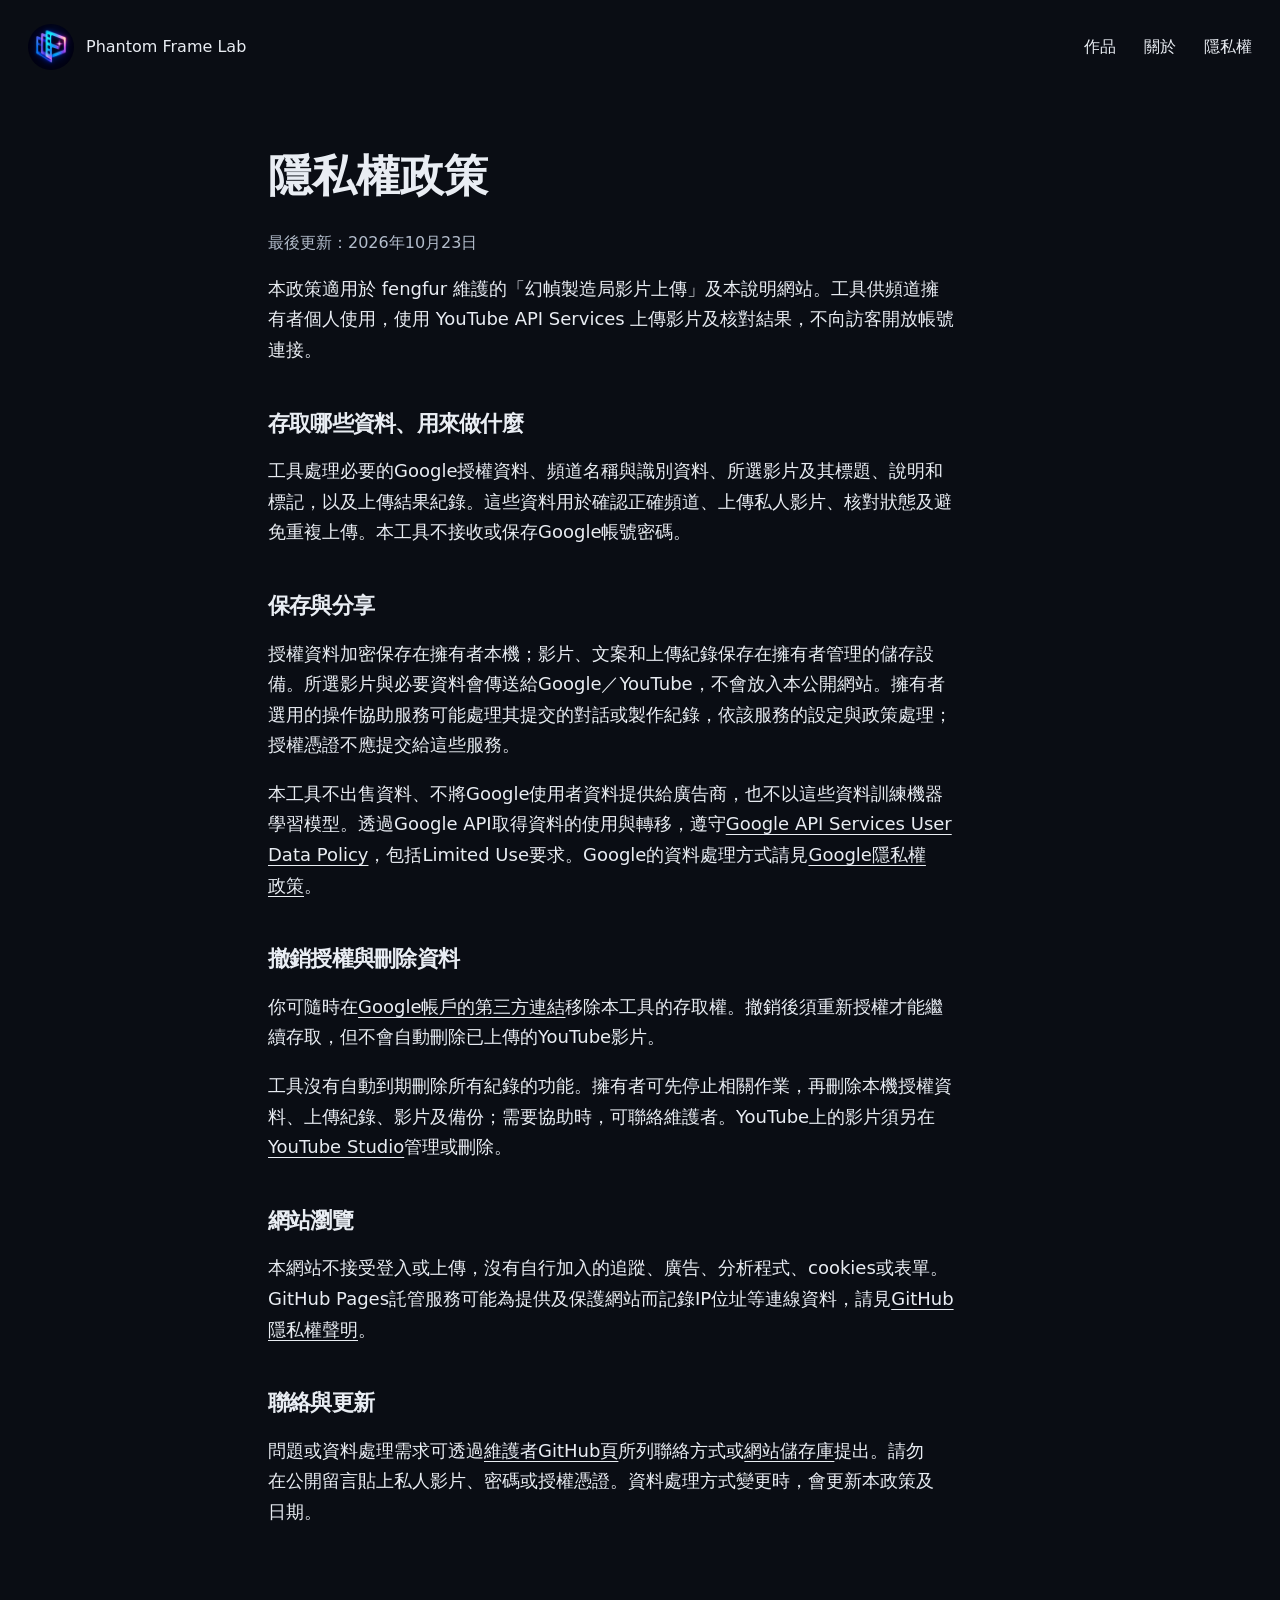
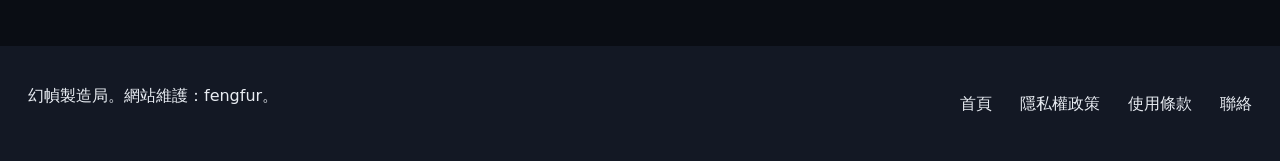
==== privacy.html @ bba2e8d8 "Add Phantom Frame Lab homepage and policy pages" ====
<!doctype html>
<html lang="zh-Hant">
<head>
<meta charset="utf-8">
<meta name="viewport" content="width=device-width,initial-scale=1">
<meta name="description" content="影片上傳工具的資料用途、保存、分享、刪除與撤銷方式。">
<title>隱私權政策 | 幻幀製造局影片上傳</title>
<link rel="icon" type="image/png" href="assets/brand.png">
<link rel="stylesheet" href="styles.css">
</head>
<body>
<a class="skip" href="#main">跳到主要內容</a>
<header class="site-header wrap">
<a class="brand" href="index.html" aria-label="幻幀製造局首頁">
<img src="assets/brand.png" width="48" height="48" alt="幻幀製造局標誌">
<span>Phantom Frame Lab</span>
</a>
<nav aria-label="主要導覽">
<a href="index.html#stories">作品</a>
<a href="index.html#uploader">關於</a>
<a href="privacy.html">隱私權</a>
</nav>
</header>
<main id="main" class="document">
<h1>隱私權政策</h1>
<p class="updated">最後更新：2026年10月23日</p>
<p>本政策適用於 fengfur 維護的「幻幀製造局影片上傳」及本說明網站。工具供頻道擁有者個人使用，使用 YouTube API Services 上傳影片及核對結果，不向訪客開放帳號連接。</p>
<h2>存取哪些資料、用來做什麼</h2>
<p>工具處理必要的Google授權資料、頻道名稱與識別資料、所選影片及其標題、說明和標記，以及上傳結果紀錄。這些資料用於確認正確頻道、上傳私人影片、核對狀態及避免重複上傳。本工具不接收或保存Google帳號密碼。</p>
<h2>保存與分享</h2>
<p>授權資料加密保存在擁有者本機；影片、文案和上傳紀錄保存在擁有者管理的儲存設備。所選影片與必要資料會傳送給Google／YouTube，不會放入本公開網站。擁有者選用的操作協助服務可能處理其提交的對話或製作紀錄，依該服務的設定與政策處理；授權憑證不應提交給這些服務。</p>
<p>本工具不出售資料、不將Google使用者資料提供給廣告商，也不以這些資料訓練機器學習模型。透過Google API取得資料的使用與轉移，遵守<a href="https://developers.google.com/terms/api-services-user-data-policy">Google API Services User Data Policy</a>，包括Limited Use要求。Google的資料處理方式請見<a href="https://policies.google.com/privacy">Google隱私權政策</a>。</p>
<h2>撤銷授權與刪除資料</h2>
<p>你可隨時在<a href="https://myaccount.google.com/connections">Google帳戶的第三方連結</a>移除本工具的存取權。撤銷後須重新授權才能繼續存取，但不會自動刪除已上傳的YouTube影片。</p>
<p>工具沒有自動到期刪除所有紀錄的功能。擁有者可先停止相關作業，再刪除本機授權資料、上傳紀錄、影片及備份；需要協助時，可聯絡維護者。YouTube上的影片須另在<a href="https://studio.youtube.com/">YouTube Studio</a>管理或刪除。</p>
<h2>網站瀏覽</h2>
<p>本網站不接受登入或上傳，沒有自行加入的追蹤、廣告、分析程式、cookies或表單。GitHub Pages託管服務可能為提供及保護網站而記錄IP位址等連線資料，請見<a href="https://docs.github.com/en/site-policy/privacy-policies/github-general-privacy-statement">GitHub隱私權聲明</a>。</p>
<h2>聯絡與更新</h2>
<p>問題或資料處理需求可透過<a href="https://github.com/fengfur">維護者GitHub頁</a>所列聯絡方式或<a href="https://github.com/fengfur/fengfur.github.io/issues">網站儲存庫</a>提出。請勿在公開留言貼上私人影片、密碼或授權憑證。資料處理方式變更時，會更新本政策及日期。</p>
</main>
<footer class="legal-footer">
<p>幻幀製造局。網站維護：fengfur。</p>
<nav aria-label="頁尾導覽">
<a href="index.html">首頁</a>
<a href="privacy.html">隱私權政策</a>
<a href="terms.html">使用條款</a>
<a href="https://github.com/fengfur">聯絡</a>
</nav>
</footer>
</body>
</html>
---- styles.css ----
:root{
  color-scheme:dark;
  --bg:#0a0d14;
  --surface:#131824;
  --ink:#e9edf3;
  --muted:#b3bdcc;
  --accent:#5a9bfc;
  --accent-ink:#0a0d14;
  --body:18px;
  --small:16px;
  --lead:22px;
  --heading:clamp(30px,3.4vw,48px);
  --gutter:28px;
  --ease-out:cubic-bezier(.16,1,.3,1)
}

*{
  box-sizing:border-box
}
html{
  scroll-behavior:smooth
}
body{
  margin:0;
  background:var(--bg);
  color:var(--ink);
  font:var(--body)/1.7 system-ui,-apple-system,"Segoe UI","Microsoft JhengHei",sans-serif
}
a{
  color:inherit;
  text-underline-offset:.22em
}
a:hover{
  text-decoration-thickness:2px
}
a:focus-visible{
  outline:3px solid var(--accent);
  outline-offset:6px
}
img{
  display:block;
  max-width:100%;
  height:auto
}
input{
  font:inherit
}
fieldset{
  margin:0;
  padding:0;
  border:0;
  min-width:0
}
.wrap{
  margin-inline:var(--gutter)
}

.sr-only,.skip:not(:focus){
  position:absolute;
  width:1px;
  height:1px;
  margin:-1px;
  padding:0;
  overflow:clip;
  clip-path:inset(50%);
  white-space:nowrap
}
.skip:focus{
  position:absolute;
  top:12px;
  left:20px;
  z-index:10;
  padding:12px;
  background:var(--ink);
  color:var(--bg)
}

.site-header{
  display:flex;
  justify-content:space-between;
  align-items:center;
  gap:20px;
  padding-block:24px
}
.brand{
  display:inline-flex;
  align-items:center;
  gap:12px;
  font-size:var(--small);
  text-decoration:none
}
.brand img{
  width:46px;
  height:46px;
  border-radius:50%
}
nav{
  display:flex;
  gap:28px;
  font-size:var(--small)
}
nav a{
  text-decoration:none;
  padding-block:8px
}
nav a:hover{
  text-decoration:underline
}

.hero{
  display:flex;
  flex-direction:column;
  padding-block:32px 24px
}
.hero h1{
  display:block;
  text-align:justify;
  text-align-last:justify;
  white-space:nowrap;
  margin:0;
  font-size:18.9vw;
  font-weight:900;
  letter-spacing:-.075em;
  line-height:1.07
}
.hero h1 span{
  display:block
}
.hero-bottom{
  display:grid;
  grid-template-columns:minmax(0,1fr) minmax(0,1.4fr);
  align-items:center;
  gap:clamp(32px,6vw,96px);
  margin-top:32px
}
.hero-copy .button{
  margin-top:28px
}
.lead{
  font-size:var(--lead);
  line-height:1.7;
  max-width:40em
}
.hero-bottom p{
  margin:0
}
.button{
  display:inline-flex;
  justify-content:center;
  align-items:center;
  min-height:52px;
  padding:12px 26px;
  background:var(--accent);
  color:var(--accent-ink);
  text-decoration:none;
  font-size:var(--body);
  font-weight:650
}
.button:hover{
  transform:translateY(-3px)
}
.button:active{
  transform:translateY(0)
}
.hero-picture{
  width:100%;
  height:420px;
  object-fit:cover;
  object-position:50% 34%
}

h2{
  font-size:var(--heading);
  letter-spacing:-.035em;
  line-height:1.3;
  font-weight:750;
  margin:0 0 40px;
  text-wrap:balance
}
p{
  max-width:60ch;
  text-wrap:pretty
}
.works{
  padding-block:100px 60px;
  scroll-margin-top:30px
}
.story-picker{
  display:grid;
  grid-template-columns:minmax(0,7fr) minmax(0,4fr);
  column-gap:clamp(40px,7vw,120px);
  align-items:end
}
.story-stage{
  min-width:0
}
.story-scene{
  display:none;
  margin:0
}
.story-scene>img{
  width:100%;
  height:min(76svh,800px);
  object-fit:cover;
  object-position:50% 35%
}
.story-scene figcaption{
  padding-top:16px;
  font-size:var(--small)
}

.story-choice{
  padding-bottom:42px
}
.story-intro{
  font-size:var(--heading);
  line-height:1.35;
  letter-spacing:-.035em;
  margin:0 0 24px
}
.story-options{
  display:grid;
  grid-template-columns:1fr 1fr;
  gap:24px 18px;
  margin-top:32px
}
.story-options label{
  cursor:pointer;
  display:block;
  min-width:0
}
.story-options img{
  width:100%;
  aspect-ratio:4/3;
  object-fit:cover;
  object-position:50% 38%
}
.story-options span{
  display:block;
  margin-top:8px;
  font-size:var(--small)
}
.story-options label:hover img{
  transform:translateY(-5px)
}

.about{
  display:grid;
  grid-template-columns:1fr 2fr;
  gap:70px;
  padding-block:150px;
  scroll-margin-top:40px
}
.about h2{
  font-size:var(--lead);
  margin-top:5px
}
.about p:first-child{
  margin-top:0
}
.about p{
  max-width:38em
}
.closing{
  background:var(--ink);
  color:var(--bg);
  padding-top:72px;
  overflow:clip
}
.closing-top{
  display:flex;
  justify-content:space-between;
  align-items:flex-start;
  gap:40px
}
.closing-top h2{
  margin-bottom:28px
}
.closing .button{
  background:var(--bg);
  color:var(--ink)
}
.closing nav{
  flex-direction:column;
  gap:10px
}
.credits{
  margin:72px 0 12px;
  font-size:var(--small)
}
.closing-name{
  display:block;
  text-align:justify;
  text-align-last:justify;
  white-space:nowrap;
  margin:0;
  font-size:18.9vw;
  font-weight:900;
  letter-spacing:-.075em;
  line-height:1.12
}

.document{
  max-width:800px;
  margin-inline:auto;
  padding:54px 28px 100px
}
.document h1{
  font-size:var(--heading);
  margin:0 0 24px;
  line-height:1.3
}
.document h2{
  font-size:var(--lead);
  margin:44px 0 16px
}
.document li{
  margin-block:10px
}
.updated{
  color:var(--muted);
  font-size:var(--small)
}
.legal-footer{
  background:var(--surface);
  padding:36px var(--gutter);
  display:flex;
  justify-content:space-between;
  gap:24px;
  flex-wrap:wrap;
  font-size:var(--small)
}
.legal-footer p{
  margin:0
}

#story-cats:checked~.story-stage .scene-cats{
  display:block
}

#story-cats:checked~.story-choice label[for="story-cats"] span{
  font-weight:800;
  text-decoration:underline;
  text-underline-offset:6px
}

#story-cats:focus-visible~.story-choice label[for="story-cats"]{
  outline:3px solid var(--accent);
  outline-offset:6px
}

#story-blanket:checked~.story-stage .scene-blanket{
  display:block
}

#story-blanket:checked~.story-choice label[for="story-blanket"] span{
  font-weight:800;
  text-decoration:underline;
  text-underline-offset:6px
}

#story-blanket:focus-visible~.story-choice label[for="story-blanket"]{
  outline:3px solid var(--accent);
  outline-offset:6px
}

#story-seal:checked~.story-stage .scene-seal{
  display:block
}

#story-seal:checked~.story-choice label[for="story-seal"] span{
  font-weight:800;
  text-decoration:underline;
  text-underline-offset:6px
}

#story-seal:focus-visible~.story-choice label[for="story-seal"]{
  outline:3px solid var(--accent);
  outline-offset:6px
}

#story-goose:checked~.story-stage .scene-goose{
  display:block
}

#story-goose:checked~.story-choice label[for="story-goose"] span{
  font-weight:800;
  text-decoration:underline;
  text-underline-offset:6px
}

#story-goose:focus-visible~.story-choice label[for="story-goose"]{
  outline:3px solid var(--accent);
  outline-offset:6px
}


@media(prefers-reduced-motion:no-preference){
  
.button,.story-options img{
  transition:transform 220ms var(--ease-out)
}

.hero h1{
  animation:title-rise 850ms var(--ease-out) both;
  animation-delay:0ms
}

.hero-bottom p,.hero-bottom .button{
  animation:small-rise 800ms var(--ease-out) both
}

.story-scene>img{
  animation:picture-drift 16s ease-in-out infinite alternate
}

@supports(animation-timeline:view()){
  [data-rise]{
  animation:small-rise linear both;
  animation-timeline:view();
  animation-range:entry 0% entry 42%
}
.closing-name{
  animation:small-rise linear both;
  animation-timeline:view();
  animation-range:entry 0% entry 65%
}

}

@keyframes title-rise{
  from{
  opacity:.25;
  transform:translateY(36px)
}
to{
  opacity:1;
  transform:none
}

}

@keyframes small-rise{
  from{
  opacity:.35;
  transform:translateY(20px)
}
to{
  opacity:1;
  transform:none
}

}

@keyframes picture-drift{
  from{
  transform:scale(1.01)
}
to{
  transform:scale(1.035)
}

}


}

@media(max-width:850px){
  :root{
  --gutter:22px;
  --lead:20px
}
.hero{
  padding-top:40px
}
.hero-picture{
  height:360px
}
.story-picker{
  grid-template-columns:minmax(0,1.1fr) minmax(0,1fr);
  gap:30px
}
.story-scene>img{
  height:560px
}
.story-intro{
  font-size:30px
}
.story-options{
  gap:18px 12px
}
.story-choice{
  padding-bottom:38px
}
.about{
  gap:32px;
  padding-block:100px
}

}

@media(max-width:600px){
  :root{
  --gutter:16px;
  --lead:20px
}
.site-header{
  padding-block:18px;
  gap:12px
}
.brand{
  gap:8px
}
.brand img{
  width:38px;
  height:38px
}
.brand span{
  max-width:11ch;
  line-height:1.15
}
nav{
  gap:16px
}
.hero{
  min-height:0;
  padding-block:58px 0
}
.hero h1{
  font-size:18.5vw;
  letter-spacing:-.08em
}
.hero-bottom{
  display:flex;
  flex-direction:column;
  align-items:stretch;
  gap:36px;
  margin-top:32px
}
.hero-copy .button{
  margin-top:24px
}
.hero-picture{
  height:250px;
  object-position:50% 40%
}
.works{
  padding-block:80px 0
}
h2{
  font-size:30px;
  margin-bottom:28px
}
.story-picker{
  display:block
}
.story-scene>img{
  height:430px;
  object-position:50% 38%
}
.story-choice{
  margin-top:40px;
  padding-bottom:0
}
.story-intro{
  font-size:24px;
  margin-bottom:16px
}
.story-options{
  gap:22px 16px;
  margin-top:24px
}
.about{
  display:block;
  padding-block:88px
}
.about h2{
  font-size:24px;
  margin-bottom:24px
}
.about .lead{
  font-size:var(--body)
}
.closing{
  padding-top:48px
}
.closing-top{
  flex-direction:column;
  gap:40px
}
.closing nav{
  flex-direction:row;
  flex-wrap:wrap;
  gap:16px
}
.credits{
  margin-top:48px
}
.closing-name{
  font-size:18.5vw
}
.document{
  padding:40px 16px 70px
}
.legal-footer{
  display:block
}
.legal-footer nav{
  margin-top:20px;
  flex-wrap:wrap
}

}

@media(prefers-reduced-motion:reduce){
  html{
  scroll-behavior:auto
}
*,*::before,*::after{
  animation:none!important;
  transition:none!important
}

}
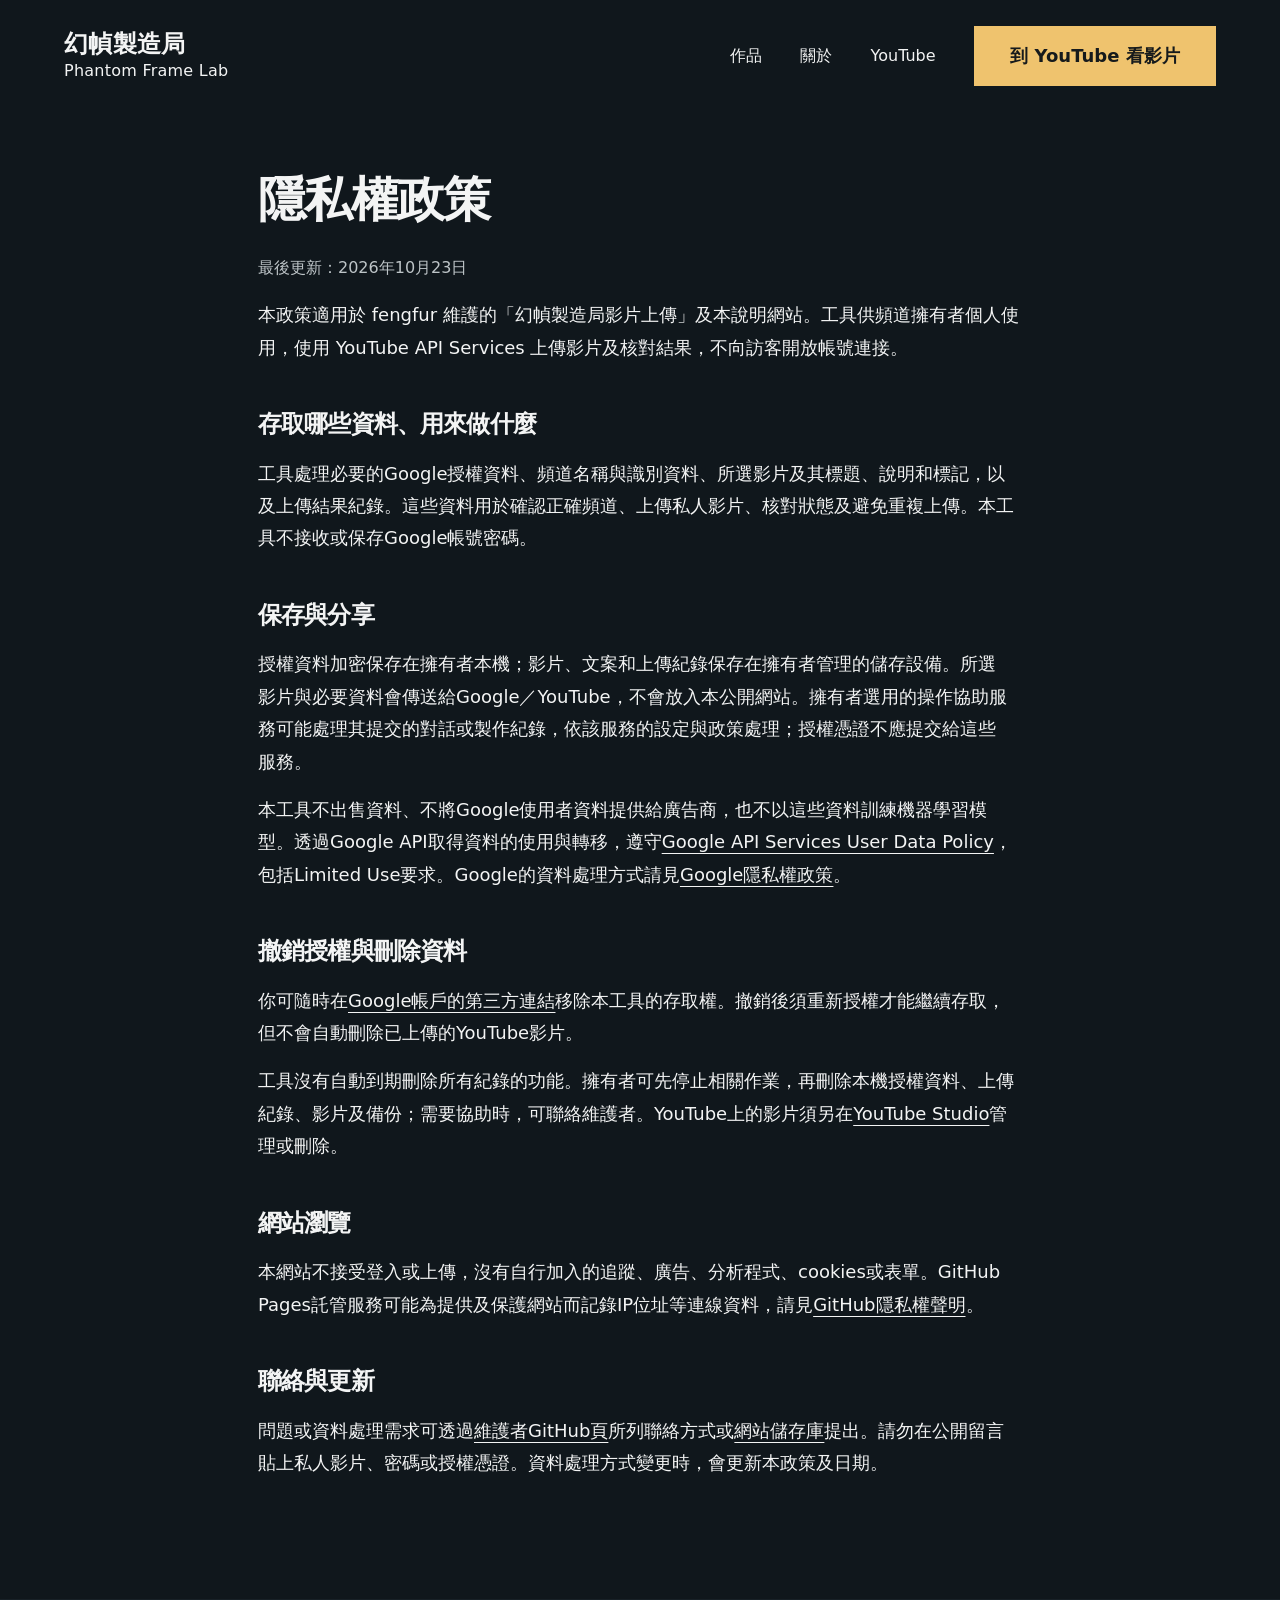
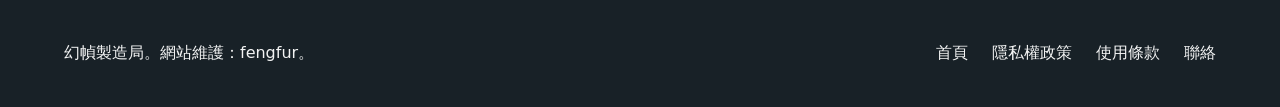
==== commit 0853c58d: "Redesign homepage as a responsive animal cinema" ====
--- a/privacy.html
+++ b/privacy.html
@@ -10,16 +10,13 @@
 </head>
 <body>
 <a class="skip" href="#main">跳到主要內容</a>
-<header class="site-header wrap">
-<a class="brand" href="index.html" aria-label="幻幀製造局首頁">
-<img src="assets/brand.png" width="48" height="48" alt="幻幀製造局標誌">
-<span>Phantom Frame Lab</span>
-</a>
-<nav aria-label="主要導覽">
-<a href="index.html#stories">作品</a>
-<a href="index.html#uploader">關於</a>
-<a href="privacy.html">隱私權</a>
-</nav>
+<header class="site-header wrap">
+<a class="brand" href="index.html" aria-label="幻幀製造局首頁"><span><strong>幻幀製造局</strong><small lang="en">Phantom Frame Lab</small></span></a>
+<nav aria-label="主要導覽">
+<a href="index.html#stories">作品</a><a href="index.html#uploader">關於</a>
+<a class="nav-youtube" href="https://www.youtube.com/@PhantomFrameLab" lang="en">YouTube</a>
+<a class="button header-cta" href="https://www.youtube.com/@PhantomFrameLab">到 YouTube 看影片</a>
+</nav>
 </header>
 <main id="main" class="document">
 <h1>隱私權政策</h1>
@@ -49,3 +46,4 @@
 </footer>
 </body>
 </html>
+
--- a/styles.css
+++ b/styles.css
@@ -1,626 +1,131 @@
-
-:root{
-  color-scheme:dark;
-  --bg:#0a0d14;
-  --surface:#131824;
-  --ink:#e9edf3;
-  --muted:#b3bdcc;
-  --accent:#5a9bfc;
-  --accent-ink:#0a0d14;
-  --body:18px;
-  --small:16px;
-  --lead:22px;
-  --heading:clamp(30px,3.4vw,48px);
-  --gutter:28px;
-  --ease-out:cubic-bezier(.16,1,.3,1)
-}
-
-*{
-  box-sizing:border-box
-}
-html{
-  scroll-behavior:smooth
-}
-body{
-  margin:0;
-  background:var(--bg);
-  color:var(--ink);
-  font:var(--body)/1.7 system-ui,-apple-system,"Segoe UI","Microsoft JhengHei",sans-serif
-}
-a{
-  color:inherit;
-  text-underline-offset:.22em
-}
-a:hover{
-  text-decoration-thickness:2px
-}
-a:focus-visible{
-  outline:3px solid var(--accent);
-  outline-offset:6px
-}
-img{
-  display:block;
-  max-width:100%;
-  height:auto
-}
-input{
-  font:inherit
-}
-fieldset{
-  margin:0;
-  padding:0;
-  border:0;
-  min-width:0
-}
-.wrap{
-  margin-inline:var(--gutter)
-}
-
-.sr-only,.skip:not(:focus){
-  position:absolute;
-  width:1px;
-  height:1px;
-  margin:-1px;
-  padding:0;
-  overflow:clip;
-  clip-path:inset(50%);
-  white-space:nowrap
-}
-.skip:focus{
-  position:absolute;
-  top:12px;
-  left:20px;
-  z-index:10;
-  padding:12px;
-  background:var(--ink);
-  color:var(--bg)
-}
-
-.site-header{
-  display:flex;
-  justify-content:space-between;
-  align-items:center;
-  gap:20px;
-  padding-block:24px
-}
-.brand{
-  display:inline-flex;
-  align-items:center;
-  gap:12px;
-  font-size:var(--small);
-  text-decoration:none
-}
-.brand img{
-  width:46px;
-  height:46px;
-  border-radius:50%
-}
-nav{
-  display:flex;
-  gap:28px;
-  font-size:var(--small)
-}
-nav a{
-  text-decoration:none;
-  padding-block:8px
-}
-nav a:hover{
-  text-decoration:underline
-}
-
-.hero{
-  display:flex;
-  flex-direction:column;
-  padding-block:32px 24px
-}
-.hero h1{
-  display:block;
-  text-align:justify;
-  text-align-last:justify;
-  white-space:nowrap;
-  margin:0;
-  font-size:18.9vw;
-  font-weight:900;
-  letter-spacing:-.075em;
-  line-height:1.07
-}
-.hero h1 span{
-  display:block
-}
-.hero-bottom{
-  display:grid;
-  grid-template-columns:minmax(0,1fr) minmax(0,1.4fr);
-  align-items:center;
-  gap:clamp(32px,6vw,96px);
-  margin-top:32px
-}
-.hero-copy .button{
-  margin-top:28px
-}
-.lead{
-  font-size:var(--lead);
-  line-height:1.7;
-  max-width:40em
-}
-.hero-bottom p{
-  margin:0
-}
-.button{
-  display:inline-flex;
-  justify-content:center;
-  align-items:center;
-  min-height:52px;
-  padding:12px 26px;
-  background:var(--accent);
-  color:var(--accent-ink);
-  text-decoration:none;
-  font-size:var(--body);
-  font-weight:650
-}
-.button:hover{
-  transform:translateY(-3px)
-}
-.button:active{
-  transform:translateY(0)
-}
-.hero-picture{
-  width:100%;
-  height:420px;
-  object-fit:cover;
-  object-position:50% 34%
-}
-
-h2{
-  font-size:var(--heading);
-  letter-spacing:-.035em;
-  line-height:1.3;
-  font-weight:750;
-  margin:0 0 40px;
-  text-wrap:balance
-}
-p{
-  max-width:60ch;
-  text-wrap:pretty
-}
-.works{
-  padding-block:100px 60px;
-  scroll-margin-top:30px
-}
-.story-picker{
-  display:grid;
-  grid-template-columns:minmax(0,7fr) minmax(0,4fr);
-  column-gap:clamp(40px,7vw,120px);
-  align-items:end
-}
-.story-stage{
-  min-width:0
-}
-.story-scene{
-  display:none;
-  margin:0
-}
-.story-scene>img{
-  width:100%;
-  height:min(76svh,800px);
-  object-fit:cover;
-  object-position:50% 35%
-}
-.story-scene figcaption{
-  padding-top:16px;
-  font-size:var(--small)
-}
-
-.story-choice{
-  padding-bottom:42px
-}
-.story-intro{
-  font-size:var(--heading);
-  line-height:1.35;
-  letter-spacing:-.035em;
-  margin:0 0 24px
-}
-.story-options{
-  display:grid;
-  grid-template-columns:1fr 1fr;
-  gap:24px 18px;
-  margin-top:32px
-}
-.story-options label{
-  cursor:pointer;
-  display:block;
-  min-width:0
-}
-.story-options img{
-  width:100%;
-  aspect-ratio:4/3;
-  object-fit:cover;
-  object-position:50% 38%
-}
-.story-options span{
-  display:block;
-  margin-top:8px;
-  font-size:var(--small)
-}
-.story-options label:hover img{
-  transform:translateY(-5px)
-}
-
-.about{
-  display:grid;
-  grid-template-columns:1fr 2fr;
-  gap:70px;
-  padding-block:150px;
-  scroll-margin-top:40px
-}
-.about h2{
-  font-size:var(--lead);
-  margin-top:5px
-}
-.about p:first-child{
-  margin-top:0
-}
-.about p{
-  max-width:38em
-}
-.closing{
-  background:var(--ink);
-  color:var(--bg);
-  padding-top:72px;
-  overflow:clip
-}
-.closing-top{
-  display:flex;
-  justify-content:space-between;
-  align-items:flex-start;
-  gap:40px
-}
-.closing-top h2{
-  margin-bottom:28px
-}
-.closing .button{
-  background:var(--bg);
-  color:var(--ink)
-}
-.closing nav{
-  flex-direction:column;
-  gap:10px
-}
-.credits{
-  margin:72px 0 12px;
-  font-size:var(--small)
-}
-.closing-name{
-  display:block;
-  text-align:justify;
-  text-align-last:justify;
-  white-space:nowrap;
-  margin:0;
-  font-size:18.9vw;
-  font-weight:900;
-  letter-spacing:-.075em;
-  line-height:1.12
-}
-
-.document{
-  max-width:800px;
-  margin-inline:auto;
-  padding:54px 28px 100px
-}
-.document h1{
-  font-size:var(--heading);
-  margin:0 0 24px;
-  line-height:1.3
-}
-.document h2{
-  font-size:var(--lead);
-  margin:44px 0 16px
-}
-.document li{
-  margin-block:10px
-}
-.updated{
-  color:var(--muted);
-  font-size:var(--small)
-}
-.legal-footer{
-  background:var(--surface);
-  padding:36px var(--gutter);
-  display:flex;
-  justify-content:space-between;
-  gap:24px;
-  flex-wrap:wrap;
-  font-size:var(--small)
-}
-.legal-footer p{
-  margin:0
-}
-
-#story-cats:checked~.story-stage .scene-cats{
-  display:block
-}
-
-#story-cats:checked~.story-choice label[for="story-cats"] span{
-  font-weight:800;
-  text-decoration:underline;
-  text-underline-offset:6px
-}
-
-#story-cats:focus-visible~.story-choice label[for="story-cats"]{
-  outline:3px solid var(--accent);
-  outline-offset:6px
-}
-
-#story-blanket:checked~.story-stage .scene-blanket{
-  display:block
-}
-
-#story-blanket:checked~.story-choice label[for="story-blanket"] span{
-  font-weight:800;
-  text-decoration:underline;
-  text-underline-offset:6px
-}
-
-#story-blanket:focus-visible~.story-choice label[for="story-blanket"]{
-  outline:3px solid var(--accent);
-  outline-offset:6px
-}
-
-#story-seal:checked~.story-stage .scene-seal{
-  display:block
-}
-
-#story-seal:checked~.story-choice label[for="story-seal"] span{
-  font-weight:800;
-  text-decoration:underline;
-  text-underline-offset:6px
-}
-
-#story-seal:focus-visible~.story-choice label[for="story-seal"]{
-  outline:3px solid var(--accent);
-  outline-offset:6px
-}
-
-#story-goose:checked~.story-stage .scene-goose{
-  display:block
-}
-
-#story-goose:checked~.story-choice label[for="story-goose"] span{
-  font-weight:800;
-  text-decoration:underline;
-  text-underline-offset:6px
-}
-
-#story-goose:focus-visible~.story-choice label[for="story-goose"]{
-  outline:3px solid var(--accent);
-  outline-offset:6px
-}
+:root{color-scheme:dark;--bg:#10171c;--surface:#182127;--ink:#f3f4f4;--muted:#bdc4c7;--accent:#efc36e;--accent-ink:#161a1c;--gutter:clamp(24px,5vw,76px);--body:18px;--small:16px;--heading:clamp(30px,3.25vw,48px);--ease-out:cubic-bezier(.16,1,.3,1)}
+*{box-sizing:border-box}
+html{scroll-behavior:smooth;scroll-padding-top:24px}
+body{margin:0;background:var(--bg);color:var(--ink);font:var(--body)/1.65 system-ui,-apple-system,"Segoe UI","Microsoft JhengHei",sans-serif}
+a{color:inherit;text-underline-offset:.25em}
+a:hover{text-decoration-thickness:2px}
+a:focus-visible,button:focus-visible{outline:3px solid var(--accent);outline-offset:6px}
+img{display:block;max-width:100%;height:auto}
+button{font:inherit;cursor:pointer}
+button,a{-webkit-tap-highlight-color:transparent}
+h1,h2,p,figure{margin:0}
+h2{font-size:var(--heading);font-weight:720;line-height:1.25;letter-spacing:-.035em;text-wrap:balance}
+p{text-wrap:pretty}
+.wrap{margin-inline:var(--gutter)}
+.skip:not(:focus){position:absolute;width:1px;height:1px;overflow:hidden;clip-path:inset(50%)}
+.skip:focus{position:absolute;inset:12px auto auto 16px;z-index:10;padding:12px;background:var(--ink);color:var(--bg)}
+.site-header{display:flex;align-items:center;justify-content:space-between;gap:24px;min-height:112px}
+.brand{display:inline-flex;align-items:center;gap:12px;text-decoration:none;flex-shrink:0}
+.brand strong{display:block;font-size:clamp(20px,1.8vw,28px);font-weight:750;letter-spacing:.015em;line-height:1.25}
+.brand small{display:block;font-size:14px;line-height:1.5;letter-spacing:.015em}
+.brand img{width:42px;height:42px}
+nav{display:flex;align-items:center;gap:clamp(24px,3vw,48px);font-size:var(--small)}
+nav a{display:inline-flex;align-items:center;min-height:44px;text-decoration:none;white-space:nowrap}
+nav a:hover,.more-link:hover{text-decoration:underline}
+.button{display:inline-flex;align-items:center;justify-content:center;min-height:56px;padding:14px 28px;background:var(--accent);color:var(--accent-ink);font-size:var(--body);font-weight:750;line-height:1.4;text-align:center;text-decoration:none}
+.button:hover{transform:translateY(-3px);text-decoration:none}
+.button:active{transform:translateY(0)}
+.header-cta{min-height:52px;padding:12px 24px;font-size:16px}
+.hero{position:relative;isolation:isolate;display:flex;align-items:center;min-height:clamp(640px,56vw,840px);overflow:clip;background:var(--bg)}
+.hero-media{position:absolute;inset:0;z-index:-1}
+.hero-media img{width:100%;height:100%;object-fit:cover;object-position:50% 50%}
+.hero-content{width:calc(52% - var(--gutter));max-width:660px;padding-block:72px}
+.hero h1{font-size:clamp(58px,7.1vw,104px);font-weight:750;line-height:1.15;letter-spacing:-.05em}
+.hero-description{margin-top:28px;font-size:clamp(21px,2vw,28px);line-height:1.55}
+.hero-cta{margin-top:36px;min-width:300px;min-height:68px;font-size:22px}
+.works{padding-block:64px 88px;scroll-margin-top:28px}
+.section-heading{display:flex;align-items:center;justify-content:space-between;gap:24px;margin-bottom:36px}
+.more-link{color:var(--accent);font-size:18px;min-height:44px;display:inline-flex;align-items:center;text-decoration:none;white-space:nowrap}
+.poster-grid{display:grid;grid-template-columns:repeat(4,minmax(0,1fr));gap:24px}
+.poster{min-width:0}
+.poster a{display:block;text-decoration:none}
+.poster img{width:100%;aspect-ratio:9/16;object-fit:cover;object-position:50% 50%}
+.poster .poster-title{padding-top:18px;font-size:clamp(18px,1.55vw,24px);font-weight:650;text-align:center;line-height:1.5}
+.poster a:hover img{transform:translateY(-6px)}
+.poster a:hover .poster-title{color:var(--accent)}
+.about{display:grid;grid-template-columns:minmax(0,1fr) minmax(0,1fr);align-items:center;gap:clamp(40px,5vw,80px);padding-block:0 88px;scroll-margin-top:32px}
+.about-picture{width:100%;height:460px;object-fit:cover;object-position:50% 40%}
+.about h2{font-size:clamp(30px,2.9vw,42px);margin-bottom:28px}
+.about-lead{font-size:clamp(22px,1.85vw,28px);line-height:1.6;margin-bottom:28px}
+.about-copy>p:not(.about-lead){font-size:18px;line-height:1.75;max-width:36em}
+.about-copy>p+p:not(.about-lead){margin-top:16px}
+.site-footer{background:var(--bg)}
+.footer-inner{display:flex;justify-content:space-between;align-items:center;gap:32px;padding-block:40px 44px}
+.footer-inner .brand strong{font-size:24px}
+.credits{font-size:14px;margin-top:20px}
+.footer-inner nav{font-size:14px;gap:28px;flex-wrap:wrap;justify-content:flex-end}
+.document{max-width:820px;margin-inline:auto;padding:56px 28px 104px}
+.document h1{font-size:var(--heading);line-height:1.3;letter-spacing:-.035em;margin-bottom:24px}
+.document h2{font-size:24px;line-height:1.4;margin:44px 0 16px;text-wrap:initial}
+.document p{margin-block:16px;line-height:1.8;overflow-wrap:anywhere}
+.document li{margin-block:10px}
+.updated{font-size:16px;color:var(--muted)}
+.legal-footer{background:var(--surface);padding:32px var(--gutter);display:flex;align-items:center;justify-content:space-between;gap:24px;font-size:16px;flex-wrap:wrap}
+.legal-footer nav{gap:24px;flex-wrap:wrap}
+.story-dialog{position:fixed;inset:0;max-width:min(760px,calc(100% - 40px));width:100%;max-height:calc(100svh - 40px);padding:24px;border:0;background:var(--surface);color:var(--ink);overflow:auto;overscroll-behavior:contain}
+.story-dialog::backdrop{background:rgb(0 0 0 / .82)}
+.dialog-toolbar{display:flex;align-items:center;justify-content:space-between;gap:24px;margin-bottom:20px}
+.dialog-toolbar h2{font-size:24px;line-height:1.3;letter-spacing:0}
+.text-button{display:inline-flex;justify-content:center;align-items:center;min-width:52px;min-height:44px;padding:8px;background:transparent;border:0;color:var(--ink);font-size:16px}
+.text-button:hover{color:var(--accent)}
+.dialog-picture{width:100%;height:min(58svh,700px);object-fit:contain}
+.dialog-description{margin-block:20px;font-size:16px;line-height:1.6}
+.dialog-actions{display:flex;align-items:center;justify-content:space-between;gap:16px}
+.dialog-actions .button{font-size:16px;min-height:48px}
+body:has(.story-dialog[open]){overflow:hidden}
+@media(prefers-reduced-motion:no-preference){
+.button,.poster img{transition:transform 220ms var(--ease-out)}
+.hero h1{animation:title-rise 850ms var(--ease-out) both}
+.hero-description{animation:small-rise 850ms 90ms var(--ease-out) both}
+.hero-cta{animation:small-rise 850ms 160ms var(--ease-out) both}
+.hero-media img{animation:picture-settle 1200ms var(--ease-out) both}
+@supports(animation-timeline:view()){[data-rise]{animation:small-rise linear both;animation-timeline:view();animation-range:entry 0% entry 35%}}
+@keyframes title-rise{from{opacity:.55;transform:translateY(24px)}to{opacity:1;transform:none}}
+@keyframes small-rise{from{opacity:.6;transform:translateY(20px)}to{opacity:1;transform:none}}
+@keyframes picture-settle{from{transform:scale(1.025)}to{transform:scale(1)}}
+}
+@media(min-width:1800px){.hero-content{width:44%;max-width:760px}.hero{min-height:860px}}
+@media(max-width:1100px){
+.site-header{min-height:96px}nav{gap:24px}.hero{min-height:640px}.hero-content{width:48%}.hero h1{font-size:7vw}.hero-description{font-size:22px}.hero-cta{min-width:250px;font-size:20px;min-height:60px}.poster-grid{gap:20px}.about-picture{height:400px}.footer-inner nav{gap:20px}
+}
+@media(max-width:860px){
+:root{--gutter:28px}.header-cta{display:none}.hero{display:flex;flex-direction:column;align-items:stretch;min-height:0;overflow:visible}.hero-content{order:-1;width:auto;max-width:none;padding-block:52px 40px}.hero h1{font-size:clamp(48px,7.5vw,64px);line-height:1.15}.hero-description{font-size:22px;margin-top:24px}.hero-cta{margin-top:28px;min-width:0}.hero-media{position:static;display:block;z-index:auto;margin-inline:var(--gutter)}.hero-media img{height:clamp(440px,70vw,620px);object-position:50% 48%}.works{padding-block:64px 72px}.section-heading{margin-bottom:28px}.poster-grid{grid-template-columns:repeat(2,minmax(0,1fr));gap:32px 24px}.poster .poster-title{font-size:20px;padding-top:14px}.about{gap:32px;padding-bottom:48px}.about-picture{height:400px}.about h2{font-size:30px;margin-bottom:20px}.about-lead{font-size:22px;margin-bottom:20px}.about-copy>p:not(.about-lead){font-size:16px}.footer-inner{gap:28px;align-items:flex-start}.footer-inner nav{max-width:280px;gap:8px 24px}
+}
+@media(max-width:600px){
+:root{--gutter:20px;--body:18px}.site-header{min-height:84px;gap:16px}.brand strong{font-size:20px}.brand small{font-size:13px}nav{gap:22px;font-size:16px}.nav-youtube{display:none}.hero-content{padding-block:36px 32px}.hero h1{font-size:clamp(44px,11.8vw,64px);line-height:1.18}.hero-description{font-size:20px;margin-top:22px}.hero-cta{width:100%;margin-top:26px;min-height:56px;font-size:18px}.hero-media img{height:clamp(380px,112vw,560px);object-position:50% 44%}.works{padding-block:48px 52px}.section-heading{align-items:flex-start;gap:12px;margin-bottom:24px}.section-heading h2{font-size:28px;line-height:1.3}.more-link{font-size:14px;min-height:36px}.poster-grid{gap:28px 16px}.poster .poster-title{font-size:16px;padding-top:12px}.about{grid-template-columns:minmax(0,1fr);gap:28px;padding-bottom:36px}.about-picture{height:280px;object-position:50% 40%}.about h2{font-size:28px;margin-bottom:18px}.about-lead{font-size:20px;line-height:1.65;margin-bottom:18px}.about-copy>p:not(.about-lead){font-size:16px}.footer-inner{display:block;padding-block:32px}.footer-inner .brand strong{font-size:20px}.footer-inner nav{justify-content:flex-start;max-width:none;margin-top:20px;gap:4px 24px;font-size:14px}.credits{margin-top:12px;font-size:14px}.document{padding:36px 20px 64px}.document h1{font-size:32px}.document h2{font-size:24px;margin-top:36px}.legal-footer{padding-block:28px}.legal-footer nav{gap:8px 22px}.story-dialog{max-width:calc(100% - 24px);max-height:calc(100svh - 24px);padding:16px}.dialog-toolbar{gap:12px;margin-bottom:16px}.dialog-toolbar h2{font-size:22px}.dialog-picture{height:min(54svh,520px)}.dialog-actions{gap:4px}.dialog-actions .button{padding:12px;font-size:14px;min-height:44px}.text-button{font-size:14px}
+}
+@media(max-width:360px){:root{--gutter:16px}.site-header nav{gap:16px}.brand strong{font-size:18px}.hero-description{font-size:18px}.section-heading h2{font-size:25px}.more-link{font-size:13px}.poster .poster-title{font-size:15px}}
+@media(prefers-reduced-motion:reduce){html{scroll-behavior:auto}*,*::before,*::after{animation:none!important;transition:none!important}}
 
 
-@media(prefers-reduced-motion:no-preference){
-  
-.button,.story-options img{
-  transition:transform 220ms var(--ease-out)
-}
-
-.hero h1{
-  animation:title-rise 850ms var(--ease-out) both;
-  animation-delay:0ms
-}
-
-.hero-bottom p,.hero-bottom .button{
-  animation:small-rise 800ms var(--ease-out) both
-}
-
-.story-scene>img{
-  animation:picture-drift 16s ease-in-out infinite alternate
-}
-
-@supports(animation-timeline:view()){
-  [data-rise]{
-  animation:small-rise linear both;
-  animation-timeline:view();
-  animation-range:entry 0% entry 42%
-}
-.closing-name{
-  animation:small-rise linear both;
-  animation-timeline:view();
-  animation-range:entry 0% entry 65%
-}
-
-}
-
-@keyframes title-rise{
-  from{
-  opacity:.25;
-  transform:translateY(36px)
-}
-to{
-  opacity:1;
-  transform:none
-}
-
-}
-
-@keyframes small-rise{
-  from{
-  opacity:.35;
-  transform:translateY(20px)
-}
-to{
-  opacity:1;
-  transform:none
-}
-
-}
-
-@keyframes picture-drift{
-  from{
-  transform:scale(1.01)
-}
-to{
-  transform:scale(1.035)
-}
-
-}
+
+/* Shared type scale and landscape tablet composition. */
+@media(min-width:861px){
+:root{--heading:44px}
+.brand strong,.footer-inner .brand strong{font-size:24px}
+.brand small,.footer-inner nav,.credits{font-size:16px}
+.hero-description,.about-lead{font-size:24px}
+.hero-cta,.poster .poster-title{font-size:18px}
+.about h2{font-size:var(--heading)}
+}
+.poster .poster-title{display:block}
+@media(min-width:601px) and (max-width:860px){
+.hero{flex-direction:row;align-items:center;min-height:600px;overflow:clip}
+.hero-content{order:0;width:48%;padding-block:56px}
+.hero-media{position:absolute;inset:0;z-index:-1;margin:0}
+.hero-media img{height:100%;object-position:75% 50%}
+.hero h1{font-size:7.5vw}
+}
 
 
-}
+
+/* Match the selected cinema concept's hero and action proportions. */
+@media(min-width:861px){
+.hero-description{font-size:32px}
+.hero-cta{min-width:420px;min-height:84px;font-size:24px}
+.header-cta{min-width:242px;min-height:60px;font-size:18px}
+:root{--heading:48px}
+.poster .poster-title,.about-lead{font-size:24px}
+.hero-media img{scale:1.14}
+}
 
-@media(max-width:850px){
-  :root{
-  --gutter:22px;
-  --lead:20px
-}
-.hero{
-  padding-top:40px
-}
-.hero-picture{
-  height:360px
-}
-.story-picker{
-  grid-template-columns:minmax(0,1.1fr) minmax(0,1fr);
-  gap:30px
-}
-.story-scene>img{
-  height:560px
-}
-.story-intro{
-  font-size:30px
-}
-.story-options{
-  gap:18px 12px
-}
-.story-choice{
-  padding-bottom:38px
-}
-.about{
-  gap:32px;
-  padding-block:100px
-}
-
-}
-
-@media(max-width:600px){
-  :root{
-  --gutter:16px;
-  --lead:20px
-}
-.site-header{
-  padding-block:18px;
-  gap:12px
-}
-.brand{
-  gap:8px
-}
-.brand img{
-  width:38px;
-  height:38px
-}
-.brand span{
-  max-width:11ch;
-  line-height:1.15
-}
-nav{
-  gap:16px
-}
-.hero{
-  min-height:0;
-  padding-block:58px 0
-}
-.hero h1{
-  font-size:18.5vw;
-  letter-spacing:-.08em
-}
-.hero-bottom{
-  display:flex;
-  flex-direction:column;
-  align-items:stretch;
-  gap:36px;
-  margin-top:32px
-}
-.hero-copy .button{
-  margin-top:24px
-}
-.hero-picture{
-  height:250px;
-  object-position:50% 40%
-}
-.works{
-  padding-block:80px 0
-}
-h2{
-  font-size:30px;
-  margin-bottom:28px
-}
-.story-picker{
-  display:block
-}
-.story-scene>img{
-  height:430px;
-  object-position:50% 38%
-}
-.story-choice{
-  margin-top:40px;
-  padding-bottom:0
-}
-.story-intro{
-  font-size:24px;
-  margin-bottom:16px
-}
-.story-options{
-  gap:22px 16px;
-  margin-top:24px
-}
-.about{
-  display:block;
-  padding-block:88px
-}
-.about h2{
-  font-size:24px;
-  margin-bottom:24px
-}
-.about .lead{
-  font-size:var(--body)
-}
-.closing{
-  padding-top:48px
-}
-.closing-top{
-  flex-direction:column;
-  gap:40px
-}
-.closing nav{
-  flex-direction:row;
-  flex-wrap:wrap;
-  gap:16px
-}
-.credits{
-  margin-top:48px
-}
-.closing-name{
-  font-size:18.5vw
-}
-.document{
-  padding:40px 16px 70px
-}
-.legal-footer{
-  display:block
-}
-.legal-footer nav{
-  margin-top:20px;
-  flex-wrap:wrap
-}
-
-}
-
-@media(prefers-reduced-motion:reduce){
-  html{
-  scroll-behavior:auto
-}
-*,*::before,*::after{
-  animation:none!important;
-  transition:none!important
-}
-
-}
-
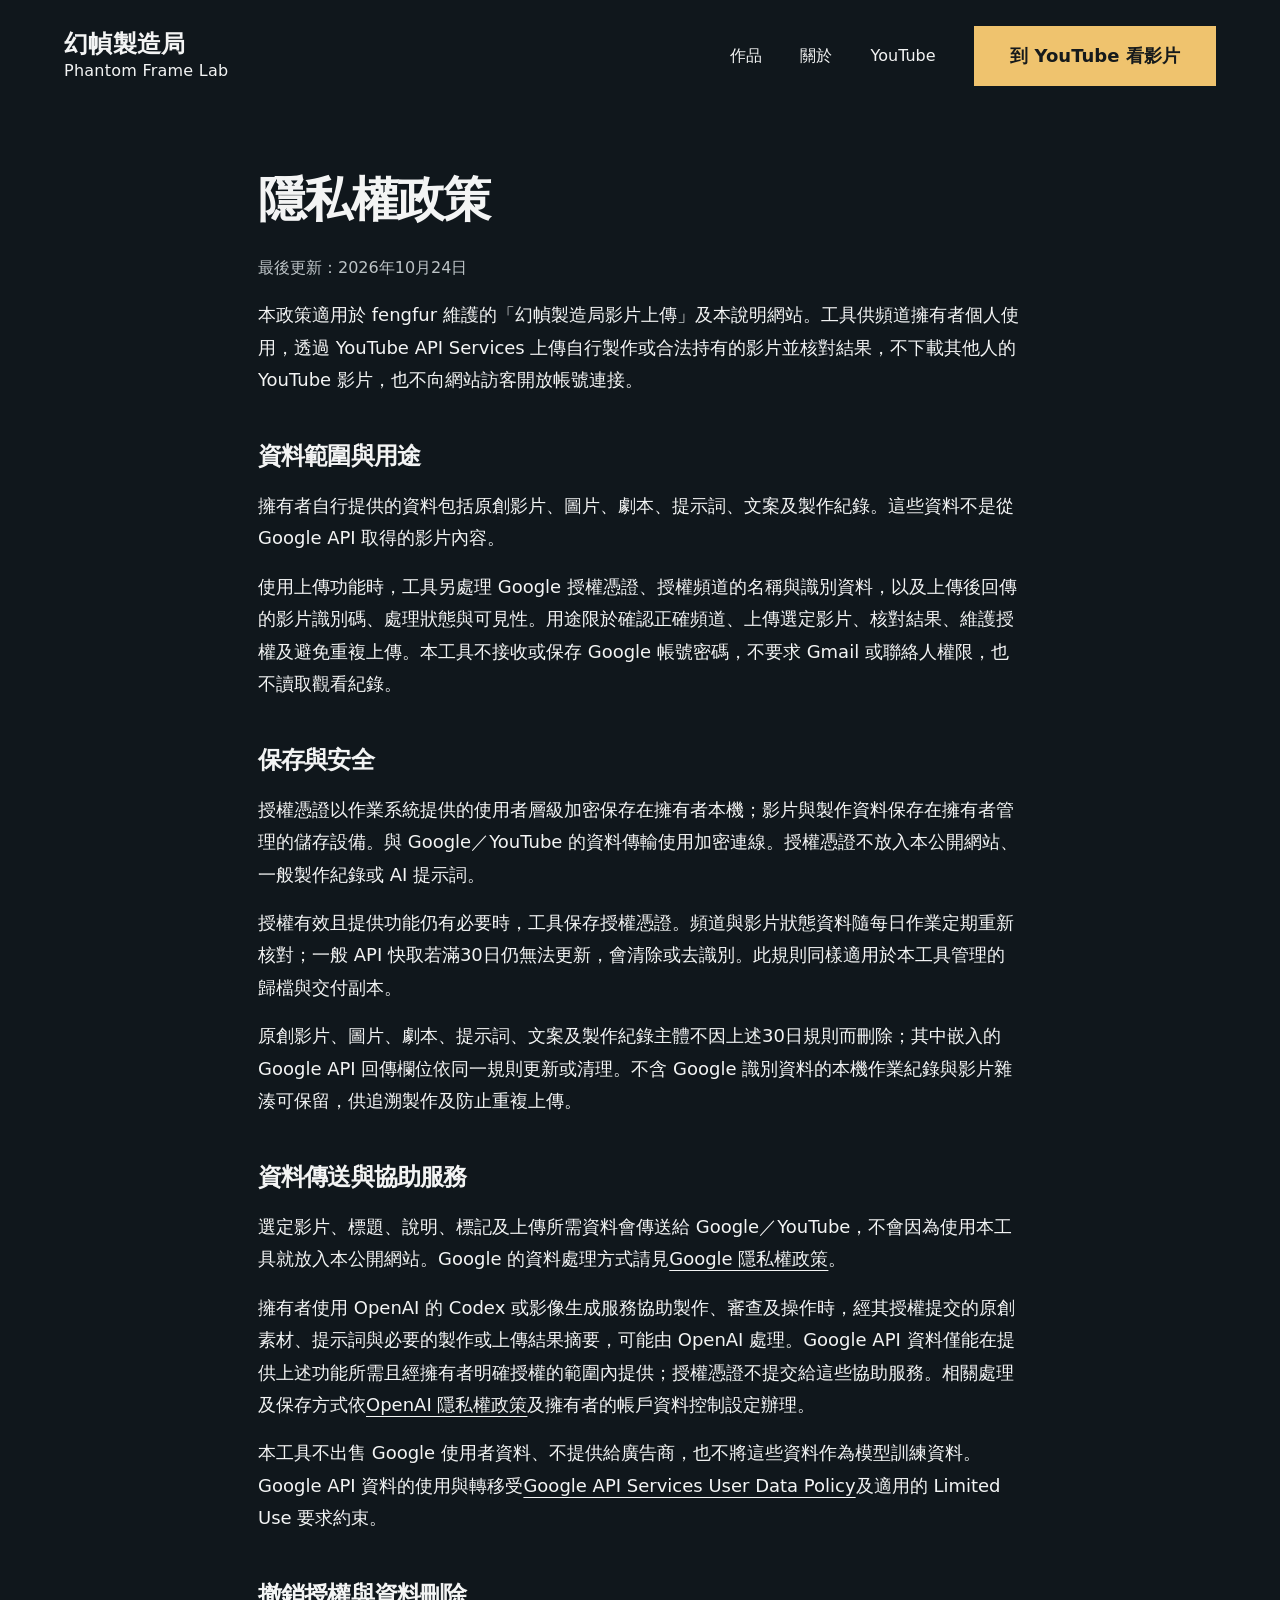
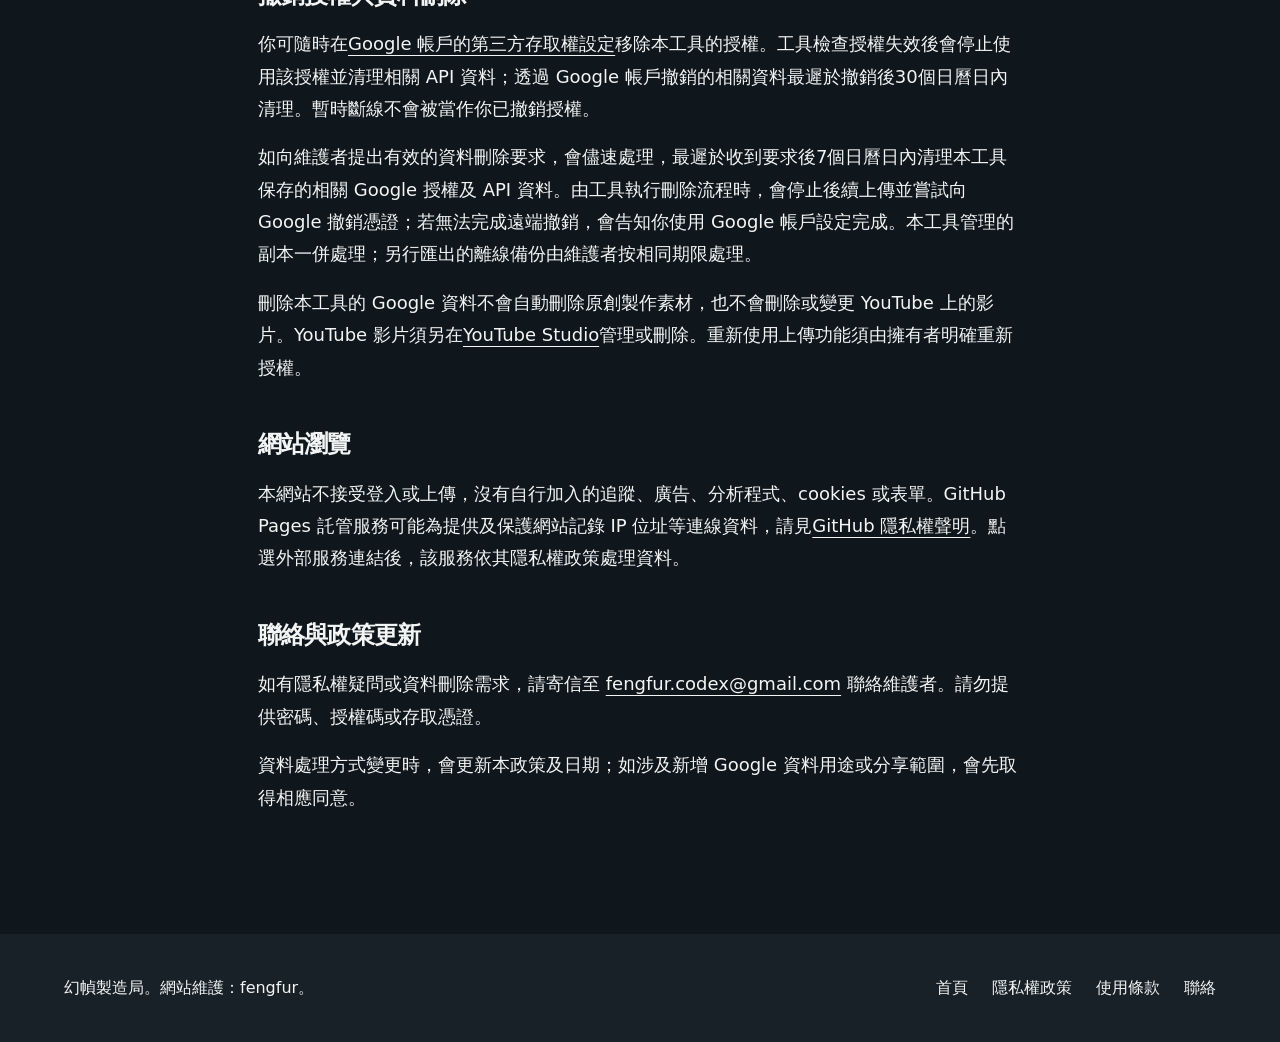
==== commit 5fc1d870: "Clarify original content retention and Google API data lifecycle" ====
--- a/privacy.html
+++ b/privacy.html
@@ -1,15 +1,15 @@
-<!doctype html>
-<html lang="zh-Hant">
-<head>
-<meta charset="utf-8">
-<meta name="viewport" content="width=device-width,initial-scale=1">
-<meta name="description" content="影片上傳工具的資料用途、保存、分享、刪除與撤銷方式。">
-<title>隱私權政策 | 幻幀製造局影片上傳</title>
-<link rel="icon" type="image/png" href="assets/brand.png">
-<link rel="stylesheet" href="styles.css">
-</head>
-<body>
-<a class="skip" href="#main">跳到主要內容</a>
+<!doctype html>
+<html lang="zh-Hant">
+<head>
+<meta charset="utf-8">
+<meta name="viewport" content="width=device-width,initial-scale=1">
+<meta name="description" content="影片上傳工具的資料用途、保存、分享、刪除與撤銷方式。">
+<title>隱私權政策 | 幻幀製造局影片上傳</title>
+<link rel="icon" type="image/png" href="assets/brand.png">
+<link rel="stylesheet" href="assets/styles.1ba6776c315f.css">
+</head>
+<body>
+<a class="skip" href="#main">跳到主要內容</a>
 <header class="site-header wrap">
 <a class="brand" href="index.html" aria-label="幻幀製造局首頁"><span><strong>幻幀製造局</strong><small lang="en">Phantom Frame Lab</small></span></a>
 <nav aria-label="主要導覽">
@@ -17,33 +17,41 @@
 <a class="nav-youtube" href="https://www.youtube.com/@PhantomFrameLab" lang="en">YouTube</a>
 <a class="button header-cta" href="https://www.youtube.com/@PhantomFrameLab">到 YouTube 看影片</a>
 </nav>
-</header>
-<main id="main" class="document">
-<h1>隱私權政策</h1>
-<p class="updated">最後更新：2026年10月23日</p>
-<p>本政策適用於 fengfur 維護的「幻幀製造局影片上傳」及本說明網站。工具供頻道擁有者個人使用，使用 YouTube API Services 上傳影片及核對結果，不向訪客開放帳號連接。</p>
-<h2>存取哪些資料、用來做什麼</h2>
-<p>工具處理必要的Google授權資料、頻道名稱與識別資料、所選影片及其標題、說明和標記，以及上傳結果紀錄。這些資料用於確認正確頻道、上傳私人影片、核對狀態及避免重複上傳。本工具不接收或保存Google帳號密碼。</p>
-<h2>保存與分享</h2>
-<p>授權資料加密保存在擁有者本機；影片、文案和上傳紀錄保存在擁有者管理的儲存設備。所選影片與必要資料會傳送給Google／YouTube，不會放入本公開網站。擁有者選用的操作協助服務可能處理其提交的對話或製作紀錄，依該服務的設定與政策處理；授權憑證不應提交給這些服務。</p>
-<p>本工具不出售資料、不將Google使用者資料提供給廣告商，也不以這些資料訓練機器學習模型。透過Google API取得資料的使用與轉移，遵守<a href="https://developers.google.com/terms/api-services-user-data-policy">Google API Services User Data Policy</a>，包括Limited Use要求。Google的資料處理方式請見<a href="https://policies.google.com/privacy">Google隱私權政策</a>。</p>
-<h2>撤銷授權與刪除資料</h2>
-<p>你可隨時在<a href="https://myaccount.google.com/connections">Google帳戶的第三方連結</a>移除本工具的存取權。撤銷後須重新授權才能繼續存取，但不會自動刪除已上傳的YouTube影片。</p>
-<p>工具沒有自動到期刪除所有紀錄的功能。擁有者可先停止相關作業，再刪除本機授權資料、上傳紀錄、影片及備份；需要協助時，可聯絡維護者。YouTube上的影片須另在<a href="https://studio.youtube.com/">YouTube Studio</a>管理或刪除。</p>
-<h2>網站瀏覽</h2>
-<p>本網站不接受登入或上傳，沒有自行加入的追蹤、廣告、分析程式、cookies或表單。GitHub Pages託管服務可能為提供及保護網站而記錄IP位址等連線資料，請見<a href="https://docs.github.com/en/site-policy/privacy-policies/github-general-privacy-statement">GitHub隱私權聲明</a>。</p>
-<h2>聯絡與更新</h2>
-<p>問題或資料處理需求可透過<a href="https://github.com/fengfur">維護者GitHub頁</a>所列聯絡方式或<a href="https://github.com/fengfur/fengfur.github.io/issues">網站儲存庫</a>提出。請勿在公開留言貼上私人影片、密碼或授權憑證。資料處理方式變更時，會更新本政策及日期。</p>
-</main>
-<footer class="legal-footer">
-<p>幻幀製造局。網站維護：fengfur。</p>
-<nav aria-label="頁尾導覽">
-<a href="index.html">首頁</a>
-<a href="privacy.html">隱私權政策</a>
-<a href="terms.html">使用條款</a>
-<a href="https://github.com/fengfur">聯絡</a>
-</nav>
-</footer>
-</body>
-</html>
-
+</header>
+<main id="main" class="document">
+<h1>隱私權政策</h1>
+<p class="updated">最後更新：2026年10月24日</p>
+<p>本政策適用於 fengfur 維護的「幻幀製造局影片上傳」及本說明網站。工具供頻道擁有者個人使用，透過 YouTube API Services 上傳自行製作或合法持有的影片並核對結果，不下載其他人的 YouTube 影片，也不向網站訪客開放帳號連接。</p>
+<h2>資料範圍與用途</h2>
+<p>擁有者自行提供的資料包括原創影片、圖片、劇本、提示詞、文案及製作紀錄。這些資料不是從 Google API 取得的影片內容。</p>
+<p>使用上傳功能時，工具另處理 Google 授權憑證、授權頻道的名稱與識別資料，以及上傳後回傳的影片識別碼、處理狀態與可見性。用途限於確認正確頻道、上傳選定影片、核對結果、維護授權及避免重複上傳。本工具不接收或保存 Google 帳號密碼，不要求 Gmail 或聯絡人權限，也不讀取觀看紀錄。</p>
+<h2>保存與安全</h2>
+<p>授權憑證以作業系統提供的使用者層級加密保存在擁有者本機；影片與製作資料保存在擁有者管理的儲存設備。與 Google／YouTube 的資料傳輸使用加密連線。授權憑證不放入本公開網站、一般製作紀錄或 AI 提示詞。</p>
+<p>授權有效且提供功能仍有必要時，工具保存授權憑證。頻道與影片狀態資料隨每日作業定期重新核對；一般 API 快取若滿30日仍無法更新，會清除或去識別。此規則同樣適用於本工具管理的歸檔與交付副本。</p>
+<p>原創影片、圖片、劇本、提示詞、文案及製作紀錄主體不因上述30日規則而刪除；其中嵌入的 Google API 回傳欄位依同一規則更新或清理。不含 Google 識別資料的本機作業紀錄與影片雜湊可保留，供追溯製作及防止重複上傳。</p>
+<h2>資料傳送與協助服務</h2>
+<p>選定影片、標題、說明、標記及上傳所需資料會傳送給 Google／YouTube，不會因為使用本工具就放入本公開網站。Google 的資料處理方式請見<a href="https://policies.google.com/privacy">Google 隱私權政策</a>。</p>
+<p>擁有者使用 OpenAI 的 Codex 或影像生成服務協助製作、審查及操作時，經其授權提交的原創素材、提示詞與必要的製作或上傳結果摘要，可能由 OpenAI 處理。Google API 資料僅能在提供上述功能所需且經擁有者明確授權的範圍內提供；授權憑證不提交給這些協助服務。相關處理及保存方式依<a href="https://openai.com/policies/privacy-policy/">OpenAI 隱私權政策</a>及擁有者的帳戶資料控制設定辦理。</p>
+<p>本工具不出售 Google 使用者資料、不提供給廣告商，也不將這些資料作為模型訓練資料。Google API 資料的使用與轉移受<a href="https://developers.google.com/terms/api-services-user-data-policy">Google API Services User Data Policy</a>及適用的 Limited Use 要求約束。</p>
+<h2>撤銷授權與資料刪除</h2>
+<p>你可隨時在<a href="https://security.google.com/settings/security/permissions">Google 帳戶的第三方存取權設定</a>移除本工具的授權。工具檢查授權失效後會停止使用該授權並清理相關 API 資料；透過 Google 帳戶撤銷的相關資料最遲於撤銷後30個日曆日內清理。暫時斷線不會被當作你已撤銷授權。</p>
+<p>如向維護者提出有效的資料刪除要求，會儘速處理，最遲於收到要求後7個日曆日內清理本工具保存的相關 Google 授權及 API 資料。由工具執行刪除流程時，會停止後續上傳並嘗試向 Google 撤銷憑證；若無法完成遠端撤銷，會告知你使用 Google 帳戶設定完成。本工具管理的副本一併處理；另行匯出的離線備份由維護者按相同期限處理。</p>
+<p>刪除本工具的 Google 資料不會自動刪除原創製作素材，也不會刪除或變更 YouTube 上的影片。YouTube 影片須另在<a href="https://studio.youtube.com/">YouTube Studio</a>管理或刪除。重新使用上傳功能須由擁有者明確重新授權。</p>
+<h2>網站瀏覽</h2>
+<p>本網站不接受登入或上傳，沒有自行加入的追蹤、廣告、分析程式、cookies 或表單。GitHub Pages 託管服務可能為提供及保護網站記錄 IP 位址等連線資料，請見<a href="https://docs.github.com/en/site-policy/privacy-policies/github-general-privacy-statement">GitHub 隱私權聲明</a>。點選外部服務連結後，該服務依其隱私權政策處理資料。</p>
+<h2>聯絡與政策更新</h2>
+<p>如有隱私權疑問或資料刪除需求，請寄信至 <a href="mailto:fengfur.codex@gmail.com">fengfur.codex@gmail.com</a> 聯絡維護者。請勿提供密碼、授權碼或存取憑證。</p>
+<p>資料處理方式變更時，會更新本政策及日期；如涉及新增 Google 資料用途或分享範圍，會先取得相應同意。</p>
+</main>
+<footer class="legal-footer">
+<p>幻幀製造局。網站維護：fengfur。</p>
+<nav aria-label="頁尾導覽">
+<a href="index.html">首頁</a>
+<a href="privacy.html">隱私權政策</a>
+<a href="terms.html">使用條款</a>
+<a href="mailto:fengfur.codex@gmail.com">聯絡</a>
+</nav>
+</footer>
+</body>
+</html>
+
--- a/assets/styles.1ba6776c315f.css
+++ b/assets/styles.1ba6776c315f.css
@@ -0,0 +1,145 @@
+:root{color-scheme:dark;--bg:#10171c;--surface:#182127;--ink:#f3f4f4;--muted:#bdc4c7;--accent:#efc36e;--accent-ink:#161a1c;--gutter:clamp(24px,5vw,76px);--body:18px;--small:16px;--heading:clamp(30px,3.25vw,48px);--ease-out:cubic-bezier(.16,1,.3,1)}
+*{box-sizing:border-box}
+html{scroll-behavior:smooth;scroll-padding-top:24px}
+body{margin:0;background:var(--bg);color:var(--ink);font:var(--body)/1.65 system-ui,-apple-system,"Segoe UI","Microsoft JhengHei",sans-serif}
+a{color:inherit;text-underline-offset:.25em}
+a:hover{text-decoration-thickness:2px}
+a:focus-visible,button:focus-visible{outline:3px solid var(--accent);outline-offset:6px}
+img{display:block;max-width:100%;height:auto}
+button{font:inherit;cursor:pointer}
+button,a{-webkit-tap-highlight-color:transparent}
+h1,h2,p,figure{margin:0}
+h2{font-size:var(--heading);font-weight:720;line-height:1.25;letter-spacing:-.035em;text-wrap:balance}
+p{text-wrap:pretty}
+.wrap{margin-inline:var(--gutter)}
+.skip:not(:focus){position:absolute;width:1px;height:1px;overflow:hidden;clip-path:inset(50%)}
+.skip:focus{position:absolute;inset:12px auto auto 16px;z-index:10;padding:12px;background:var(--ink);color:var(--bg)}
+.site-header{display:flex;align-items:center;justify-content:space-between;gap:24px;min-height:112px}
+.brand{display:inline-flex;align-items:center;gap:12px;text-decoration:none;flex-shrink:0}
+.brand strong{display:block;font-size:clamp(20px,1.8vw,28px);font-weight:750;letter-spacing:.015em;line-height:1.25}
+.brand small{display:block;font-size:14px;line-height:1.5;letter-spacing:.015em}
+.brand img{width:42px;height:42px}
+nav{display:flex;align-items:center;gap:clamp(24px,3vw,48px);font-size:var(--small)}
+nav a{display:inline-flex;align-items:center;min-height:44px;text-decoration:none;white-space:nowrap}
+nav a:hover,.more-link:hover{text-decoration:underline}
+.button{display:inline-flex;align-items:center;justify-content:center;min-height:56px;padding:14px 28px;background:var(--accent);color:var(--accent-ink);font-size:var(--body);font-weight:750;line-height:1.4;text-align:center;text-decoration:none}
+.button:hover{transform:translateY(-3px);text-decoration:none}
+.button:active{transform:translateY(0)}
+.header-cta{min-height:52px;padding:12px 24px;font-size:16px}
+.hero{position:relative;isolation:isolate;display:flex;align-items:center;min-height:clamp(640px,56vw,840px);overflow:clip;background:var(--bg)}
+.hero-media{position:absolute;inset:0;z-index:-1}
+.hero-media img{width:100%;height:100%;object-fit:cover;object-position:50% 50%}
+.hero-content{width:calc(52% - var(--gutter));max-width:660px;padding-block:72px}
+.hero h1{font-size:clamp(58px,7.1vw,104px);font-weight:750;line-height:1.15;letter-spacing:-.05em}
+.hero-description{margin-top:28px;font-size:clamp(21px,2vw,28px);line-height:1.55}
+.hero-cta{margin-top:36px;min-width:300px;min-height:68px;font-size:22px}
+.works{padding-block:64px 88px;scroll-margin-top:28px}
+.section-heading{display:flex;align-items:center;justify-content:space-between;gap:24px;margin-bottom:36px}
+.more-link{color:var(--accent);font-size:18px;min-height:44px;display:inline-flex;align-items:center;text-decoration:none;white-space:nowrap}
+.poster-grid{display:grid;grid-template-columns:repeat(4,minmax(0,1fr));gap:24px}
+.poster{min-width:0}
+.poster a{display:block;text-decoration:none}
+.poster img{width:100%;aspect-ratio:9/16;object-fit:cover;object-position:50% 50%}
+.poster .poster-title{padding-top:18px;font-size:clamp(18px,1.55vw,24px);font-weight:650;text-align:center;line-height:1.5}
+.poster a:hover img{transform:translateY(-6px)}
+.poster a:hover .poster-title{color:var(--accent)}
+.about{display:grid;grid-template-columns:minmax(0,1fr) minmax(0,1fr);align-items:center;gap:clamp(40px,5vw,80px);padding-block:0 88px;scroll-margin-top:32px}
+.about-picture{width:100%;height:460px;object-fit:cover;object-position:50% 40%}
+.about h2{font-size:clamp(30px,2.9vw,42px);margin-bottom:28px}
+.about-lead{font-size:clamp(22px,1.85vw,28px);line-height:1.6;margin-bottom:28px}
+.about-copy>p:not(.about-lead){font-size:18px;line-height:1.75;max-width:36em}
+.about-copy>p+p:not(.about-lead){margin-top:16px}
+.site-footer{background:var(--bg)}
+.footer-inner{display:flex;justify-content:space-between;align-items:center;gap:32px;padding-block:40px 44px}
+.footer-inner .brand strong{font-size:24px}
+.credits{font-size:14px;margin-top:20px}
+.footer-inner nav{font-size:14px;gap:28px;flex-wrap:wrap;justify-content:flex-end}
+.document{max-width:820px;margin-inline:auto;padding:56px 28px 104px}
+.document h1{font-size:var(--heading);line-height:1.3;letter-spacing:-.035em;margin-bottom:24px}
+.document h2{font-size:24px;line-height:1.4;margin:44px 0 16px;text-wrap:initial}
+.document p{margin-block:16px;line-height:1.8;overflow-wrap:anywhere}
+.document li{margin-block:10px}
+.updated{font-size:16px;color:var(--muted)}
+.legal-footer{background:var(--surface);padding:32px var(--gutter);display:flex;align-items:center;justify-content:space-between;gap:24px;font-size:16px;flex-wrap:wrap}
+.legal-footer nav{gap:24px;flex-wrap:wrap}
+.story-dialog{position:fixed;inset:0;max-width:min(760px,calc(100% - 40px));width:100%;max-height:calc(100svh - 40px);padding:24px;border:0;background:var(--surface);color:var(--ink);overflow:auto;overscroll-behavior:contain}
+.story-dialog::backdrop{background:rgb(0 0 0 / .82)}
+.dialog-toolbar{display:flex;align-items:center;justify-content:space-between;gap:24px;margin-bottom:20px}
+.dialog-toolbar h2{font-size:24px;line-height:1.3;letter-spacing:0}
+.text-button{display:inline-flex;justify-content:center;align-items:center;min-width:52px;min-height:44px;padding:8px;background:transparent;border:0;color:var(--ink);font-size:16px}
+.text-button:hover{color:var(--accent)}
+.dialog-picture{width:100%;height:min(58svh,700px);object-fit:contain}
+.dialog-description{margin-block:20px;font-size:16px;line-height:1.6}
+.dialog-actions{display:flex;align-items:center;justify-content:space-between;gap:16px}
+.dialog-actions .button{font-size:16px;min-height:48px}
+body:has(.story-dialog[open]){overflow:hidden}
+@media(prefers-reduced-motion:no-preference){
+.button,.poster img{transition:transform 220ms var(--ease-out)}
+.hero h1{animation:title-rise 850ms var(--ease-out) both}
+.hero-description{animation:small-rise 850ms 90ms var(--ease-out) both}
+.hero-cta{animation:small-rise 850ms 160ms var(--ease-out) both}
+.hero-media img{animation:picture-settle 1200ms var(--ease-out) both}
+@supports(animation-timeline:view()){[data-rise]{animation:small-rise linear both;animation-timeline:view();animation-range:entry 0% entry 35%}}
+@keyframes title-rise{from{opacity:.55;transform:translateY(24px)}to{opacity:1;transform:none}}
+@keyframes small-rise{from{opacity:.6;transform:translateY(20px)}to{opacity:1;transform:none}}
+@keyframes picture-settle{from{transform:scale(1.025)}to{transform:scale(1)}}
+}
+@media(min-width:1800px){.hero-content{width:44%;max-width:760px}.hero{min-height:860px}}
+@media(max-width:1100px){
+.site-header{min-height:96px}nav{gap:24px}.hero{min-height:640px}.hero-content{width:48%}.hero h1{font-size:7vw}.hero-description{font-size:22px}.hero-cta{min-width:250px;font-size:20px;min-height:60px}.poster-grid{gap:20px}.about-picture{height:400px}.footer-inner nav{gap:20px}
+}
+@media(max-width:860px){
+:root{--gutter:28px}.header-cta{display:none}.hero{display:flex;flex-direction:column;align-items:stretch;min-height:0;overflow:visible}.hero-content{order:-1;width:auto;max-width:none;padding-block:52px 40px}.hero h1{font-size:clamp(48px,7.5vw,64px);line-height:1.15}.hero-description{font-size:22px;margin-top:24px}.hero-cta{margin-top:28px;min-width:0}.hero-media{position:static;display:block;z-index:auto;margin-inline:var(--gutter)}.hero-media img{height:clamp(440px,70vw,620px);object-position:50% 48%}.works{padding-block:64px 72px}.section-heading{margin-bottom:28px}.poster-grid{grid-template-columns:repeat(2,minmax(0,1fr));gap:32px 24px}.poster .poster-title{font-size:20px;padding-top:14px}.about{gap:32px;padding-bottom:48px}.about-picture{height:400px}.about h2{font-size:30px;margin-bottom:20px}.about-lead{font-size:22px;margin-bottom:20px}.about-copy>p:not(.about-lead){font-size:16px}.footer-inner{gap:28px;align-items:flex-start}.footer-inner nav{max-width:280px;gap:8px 24px}
+}
+@media(max-width:600px){
+:root{--gutter:20px;--body:18px}.site-header{min-height:84px;gap:16px}.brand strong{font-size:20px}.brand small{font-size:13px}nav{gap:22px;font-size:16px}.nav-youtube{display:none}.hero-content{padding-block:36px 32px}.hero h1{font-size:clamp(44px,11.8vw,64px);line-height:1.18}.hero-description{font-size:20px;margin-top:22px}.hero-cta{width:100%;margin-top:26px;min-height:56px;font-size:18px}.hero-media img{height:clamp(380px,112vw,560px);object-position:50% 44%}.works{padding-block:48px 52px}.section-heading{align-items:flex-start;gap:12px;margin-bottom:24px}.section-heading h2{font-size:28px;line-height:1.3}.more-link{font-size:14px;min-height:36px}.poster-grid{gap:28px 16px}.poster .poster-title{font-size:16px;padding-top:12px}.about{grid-template-columns:minmax(0,1fr);gap:28px;padding-bottom:36px}.about-picture{height:280px;object-position:50% 40%}.about h2{font-size:28px;margin-bottom:18px}.about-lead{font-size:20px;line-height:1.65;margin-bottom:18px}.about-copy>p:not(.about-lead){font-size:16px}.footer-inner{display:block;padding-block:32px}.footer-inner .brand strong{font-size:20px}.footer-inner nav{justify-content:flex-start;max-width:none;margin-top:20px;gap:4px 24px;font-size:14px}.credits{margin-top:12px;font-size:14px}.document{padding:36px 20px 64px}.document h1{font-size:32px}.document h2{font-size:24px;margin-top:36px}.legal-footer{padding-block:28px}.legal-footer nav{gap:8px 22px}.story-dialog{max-width:calc(100% - 24px);max-height:calc(100svh - 24px);padding:16px}.dialog-toolbar{gap:12px;margin-bottom:16px}.dialog-toolbar h2{font-size:22px}.dialog-picture{height:min(54svh,520px)}.dialog-actions{gap:4px}.dialog-actions .button{padding:12px;font-size:14px;min-height:44px}.text-button{font-size:14px}
+}
+@media(max-width:360px){:root{--gutter:16px}.site-header nav{gap:16px}.brand strong{font-size:18px}.hero-description{font-size:18px}.section-heading h2{font-size:25px}.more-link{font-size:13px}.poster .poster-title{font-size:15px}}
+@media(prefers-reduced-motion:reduce){html{scroll-behavior:auto}*,*::before,*::after{animation:none!important;transition:none!important}}
+
+
+
+/* Shared type scale and landscape tablet composition. */
+@media(min-width:861px){
+:root{--heading:44px}
+.brand strong,.footer-inner .brand strong{font-size:24px}
+.brand small,.footer-inner nav,.credits{font-size:16px}
+.hero-description,.about-lead{font-size:24px}
+.hero-cta,.poster .poster-title{font-size:18px}
+.about h2{font-size:var(--heading)}
+}
+.poster .poster-title{display:block}
+@media(min-width:601px) and (max-width:860px){
+.hero{flex-direction:row;align-items:center;min-height:600px;overflow:clip}
+.hero-content{order:0;width:48%;padding-block:56px}
+.hero-media{position:absolute;inset:0;z-index:-1;margin:0}
+.hero-media img{height:100%;object-position:75% 50%}
+.hero h1{font-size:7.5vw}
+}
+
+
+
+/* Match the selected cinema concept's hero and action proportions. */
+@media(min-width:861px){
+.hero-description{font-size:32px}
+.hero-cta{min-width:420px;min-height:84px;font-size:24px}
+.header-cta{min-width:242px;min-height:60px;font-size:18px}
+:root{--heading:48px}
+.poster .poster-title,.about-lead{font-size:24px}
+.hero-media img{scale:1.14}
+}
+
+
+/* Keep full subjects and readable artwork proportions on large displays. */
+html{background:var(--bg)}
+body{max-width:1920px;margin-inline:auto}
+@media(min-width:1600px){
+.hero{min-height:clamp(900px,50vw,960px)}
+.about-picture{height:560px}
+}
+
+/* Fit both hero subjects and the action within small laptop screens. */
+@media(min-width:861px) and (max-width:1100px){
+.hero-media img{scale:1;object-position:60% 50%}
+.hero-cta{min-width:0;width:min(100%,340px);min-height:64px;font-size:20px}
+}
